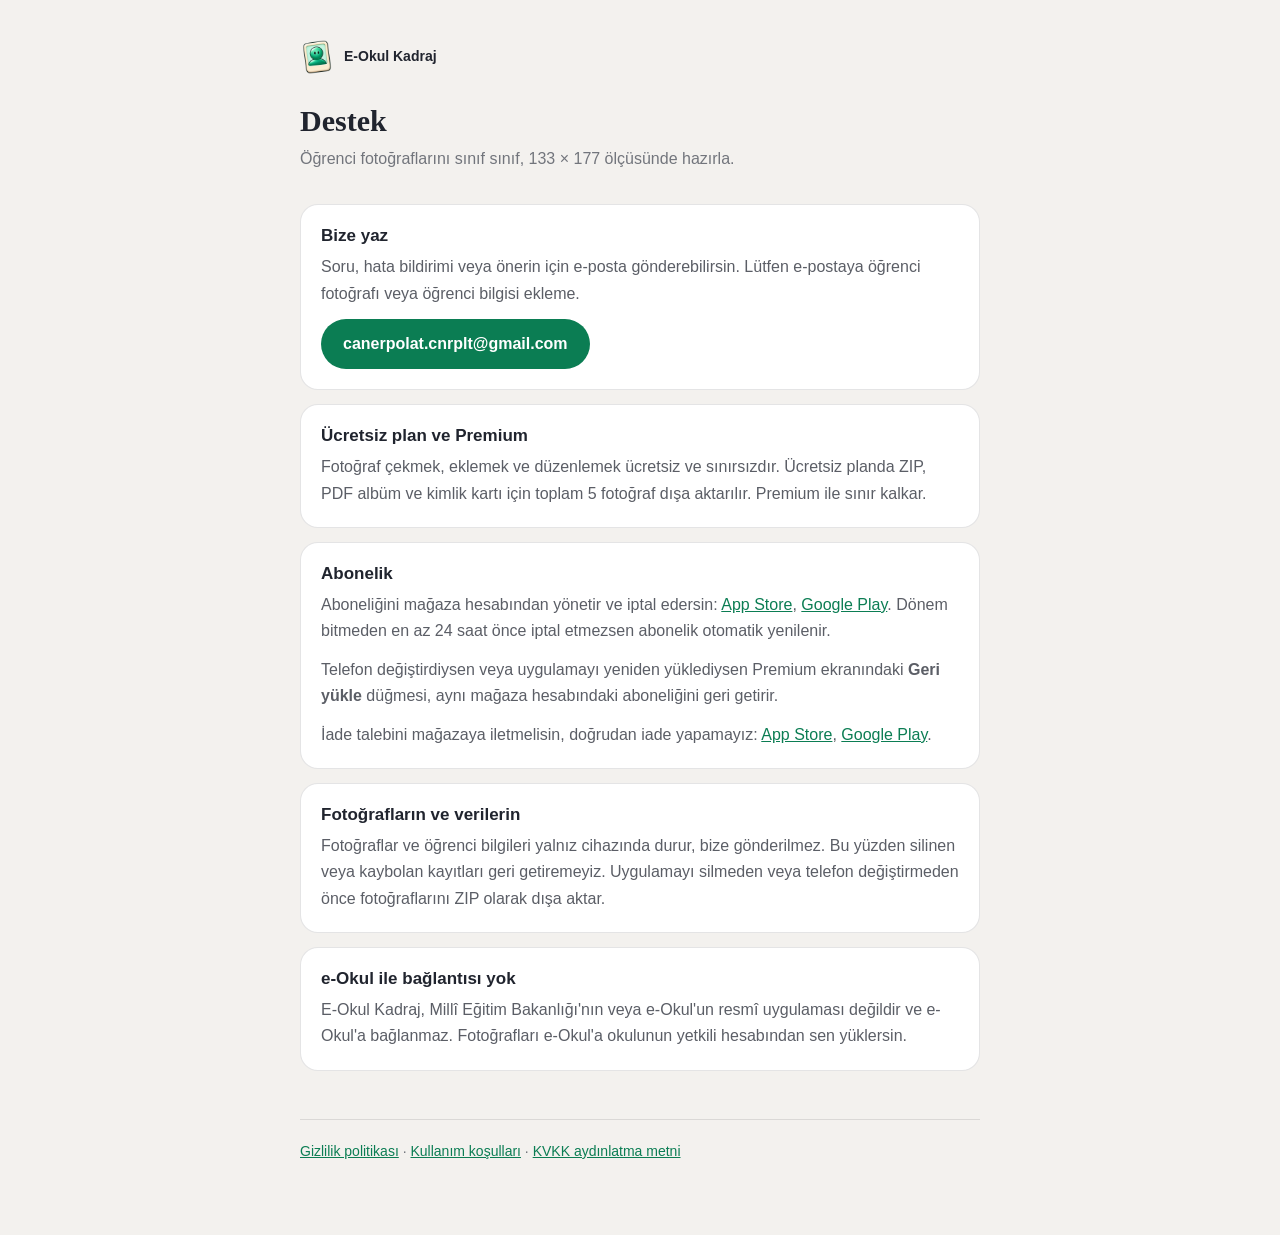
==== index.html @ 2210fe91 "E-Okul Kadraj legal pages: privacy, terms, KVKK, support Privacy, terms and KVKK pages carry the sam" ====
<!doctype html>
<html lang="tr">
<head>
<meta charset="utf-8">
<meta name="viewport" content="width=device-width, initial-scale=1">
<title>Destek · E-Okul Kadraj</title>
<link rel="icon" href="kadraj-ui.png">
<link rel="stylesheet" href="style.css">
</head>
<body>
<main>
<header>
  <a class="brand" href="index.html"><img src="kadraj-ui.png" alt="" width="34" height="34">E-Okul Kadraj</a>
  <h1>Destek</h1>
  <p class="tagline">Öğrenci fotoğraflarını sınıf sınıf, 133 × 177 ölçüsünde hazırla.</p>
</header>

<section class="card">
  <h2>Bize yaz</h2>
  <p>Soru, hata bildirimi veya önerin için e-posta gönderebilirsin. Lütfen e-postaya öğrenci fotoğrafı veya öğrenci bilgisi ekleme.</p>
  <p><a class="button" href="mailto:canerpolat.cnrplt@gmail.com">canerpolat.cnrplt@gmail.com</a></p>
</section>

<section class="card">
  <h2>Ücretsiz plan ve Premium</h2>
  <p>Fotoğraf çekmek, eklemek ve düzenlemek ücretsiz ve sınırsızdır. Ücretsiz planda ZIP, PDF albüm ve kimlik kartı için toplam 5 fotoğraf dışa aktarılır. Premium ile sınır kalkar.</p>
</section>

<section class="card">
  <h2>Abonelik</h2>
  <p>Aboneliğini mağaza hesabından yönetir ve iptal edersin: <a href="https://support.apple.com/tr-tr/118428">App Store</a>, <a href="https://support.google.com/googleplay/answer/7018481?hl=tr">Google Play</a>. Dönem bitmeden en az 24 saat önce iptal etmezsen abonelik otomatik yenilenir.</p>
  <p>Telefon değiştirdiysen veya uygulamayı yeniden yüklediysen Premium ekranındaki <strong>Geri yükle</strong> düğmesi, aynı mağaza hesabındaki aboneliğini geri getirir.</p>
  <p>İade talebini mağazaya iletmelisin, doğrudan iade yapamayız: <a href="https://reportaproblem.apple.com">App Store</a>, <a href="https://support.google.com/googleplay/answer/2479637?hl=tr">Google Play</a>.</p>
</section>

<section class="card">
  <h2>Fotoğrafların ve verilerin</h2>
  <p>Fotoğraflar ve öğrenci bilgileri yalnız cihazında durur, bize gönderilmez. Bu yüzden silinen veya kaybolan kayıtları geri getiremeyiz. Uygulamayı silmeden veya telefon değiştirmeden önce fotoğraflarını ZIP olarak dışa aktar.</p>
</section>

<section class="card">
  <h2>e-Okul ile bağlantısı yok</h2>
  <p>E-Okul Kadraj, Millî Eğitim Bakanlığı'nın veya e-Okul'un resmî uygulaması değildir ve e-Okul'a bağlanmaz. Fotoğrafları e-Okul'a okulunun yetkili hesabından sen yüklersin.</p>
</section>

<footer><a href="privacy.html">Gizlilik politikası</a> · <a href="terms.html">Kullanım koşulları</a> · <a href="kvkk.html">KVKK aydınlatma metni</a></footer>
</main>
</body>
</html>
---- style.css ----
:root {
  color-scheme: light;
  --canvas: #f3f1ee;
  --surface: #ffffff;
  --ink: #20242e;
  --ink2: #5b5e66;
  --muted: #72757c;
  --green: #0b7d53;
  --line: rgba(32, 36, 46, 0.12);
}
* {
  box-sizing: border-box;
}
body {
  margin: 0;
  background: var(--canvas);
  color: var(--ink);
  font: 16px/1.65 -apple-system, "Segoe UI", Roboto, sans-serif;
  overflow-wrap: anywhere;
}
main {
  max-width: 720px;
  margin: 0 auto;
  padding: 40px 20px 72px;
}
header {
  margin-bottom: 32px;
}
.brand {
  display: inline-flex;
  align-items: center;
  gap: 10px;
  color: var(--ink);
  font-size: 14px;
  font-weight: 600;
  text-decoration: none;
}
h1 {
  margin: 20px 0 6px;
  font: 600 30px/1.25 Lora, Georgia, "Times New Roman", serif;
}
h2 {
  margin: 34px 0 8px;
  font-size: 18px;
  line-height: 1.35;
}
p,
li {
  color: var(--ink2);
}
p {
  margin: 0 0 12px;
}
ul {
  margin: 0 0 12px;
  padding-left: 22px;
}
a {
  color: var(--green);
}
.meta,
.tagline {
  color: var(--muted);
}
.meta {
  font-size: 14px;
}
.tagline {
  margin: 0;
}
.card {
  margin: 14px 0;
  padding: 20px;
  background: var(--surface);
  border: 1px solid var(--line);
  border-radius: 18px;
}
.card h2 {
  margin: 0 0 6px;
  font-size: 17px;
}
.card p:last-child {
  margin-bottom: 0;
}
.button {
  display: inline-block;
  max-width: 100%;
  padding: 12px 22px;
  background: var(--green);
  border-radius: 999px;
  color: #ffffff;
  font-weight: 600;
  text-decoration: none;
}
footer {
  margin-top: 48px;
  padding-top: 20px;
  border-top: 1px solid var(--line);
  color: var(--muted);
  font-size: 14px;
}
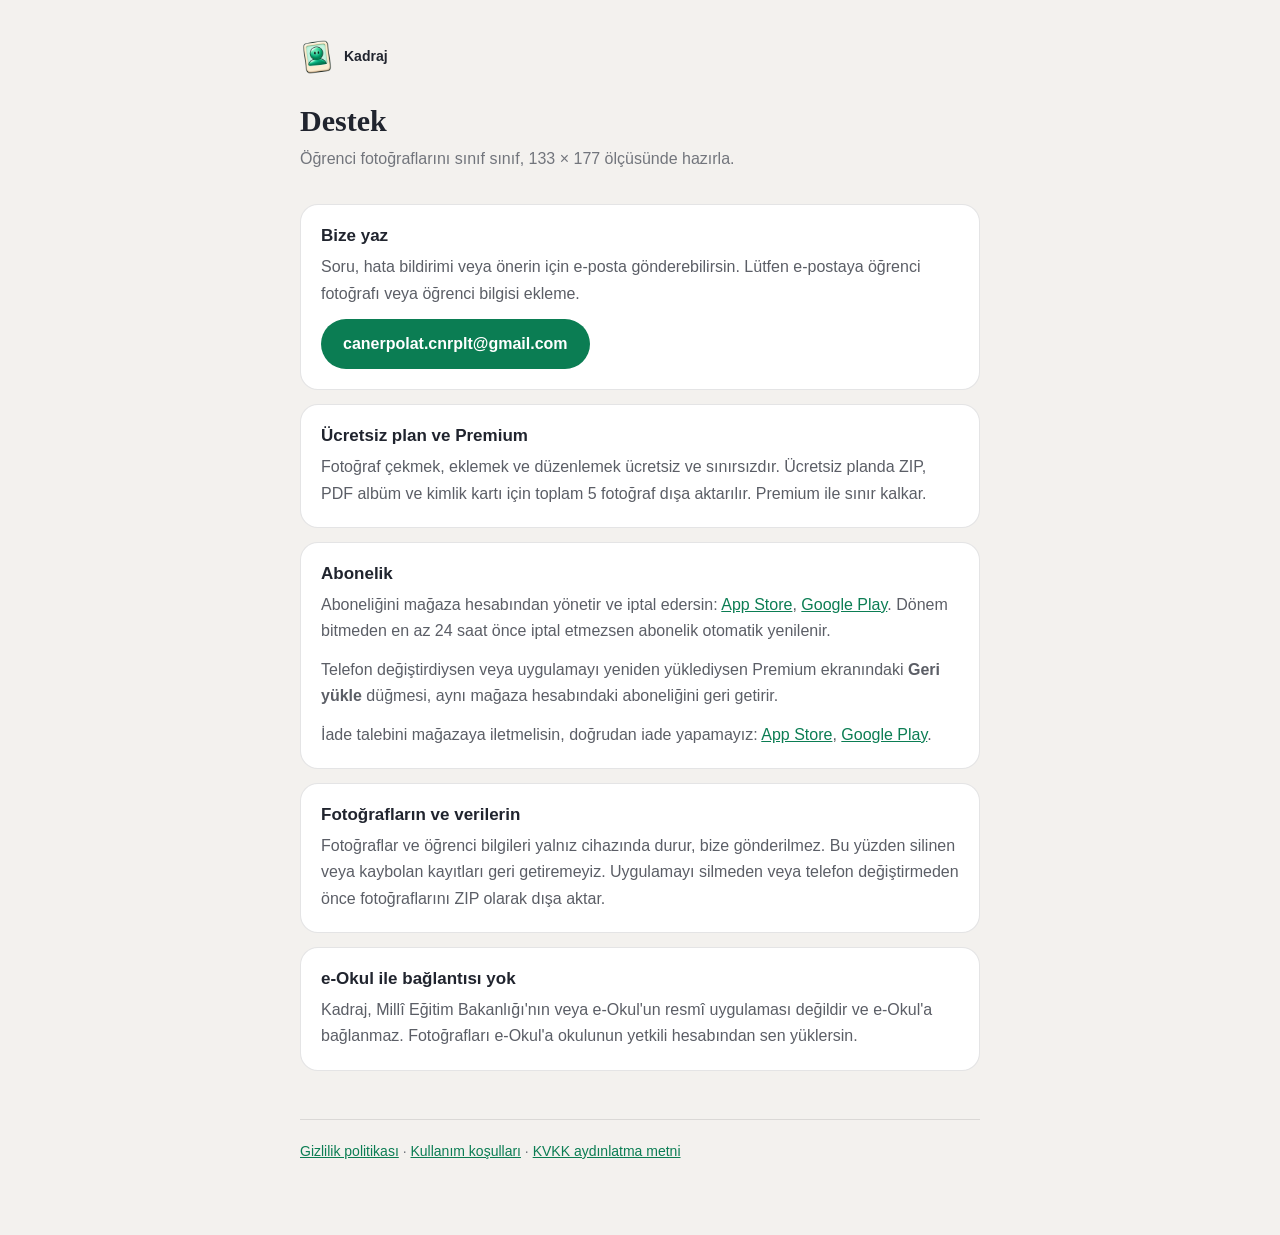
==== commit bfb26fa5: "Call the app "Kadraj" on the legal and support pages Google Play refused the title "E-Okul Kadraj" u" ====
--- a/index.html
+++ b/index.html
@@ -3,14 +3,14 @@
 <head>
 <meta charset="utf-8">
 <meta name="viewport" content="width=device-width, initial-scale=1">
-<title>Destek · E-Okul Kadraj</title>
+<title>Destek · Kadraj</title>
 <link rel="icon" href="kadraj-ui.png">
 <link rel="stylesheet" href="style.css">
 </head>
 <body>
 <main>
 <header>
-  <a class="brand" href="index.html"><img src="kadraj-ui.png" alt="" width="34" height="34">E-Okul Kadraj</a>
+  <a class="brand" href="index.html"><img src="kadraj-ui.png" alt="" width="34" height="34">Kadraj</a>
   <h1>Destek</h1>
   <p class="tagline">Öğrenci fotoğraflarını sınıf sınıf, 133 × 177 ölçüsünde hazırla.</p>
 </header>
@@ -40,7 +40,7 @@
 
 <section class="card">
   <h2>e-Okul ile bağlantısı yok</h2>
-  <p>E-Okul Kadraj, Millî Eğitim Bakanlığı'nın veya e-Okul'un resmî uygulaması değildir ve e-Okul'a bağlanmaz. Fotoğrafları e-Okul'a okulunun yetkili hesabından sen yüklersin.</p>
+  <p>Kadraj, Millî Eğitim Bakanlığı'nın veya e-Okul'un resmî uygulaması değildir ve e-Okul'a bağlanmaz. Fotoğrafları e-Okul'a okulunun yetkili hesabından sen yüklersin.</p>
 </section>
 
 <footer><a href="privacy.html">Gizlilik politikası</a> · <a href="terms.html">Kullanım koşulları</a> · <a href="kvkk.html">KVKK aydınlatma metni</a></footer>
